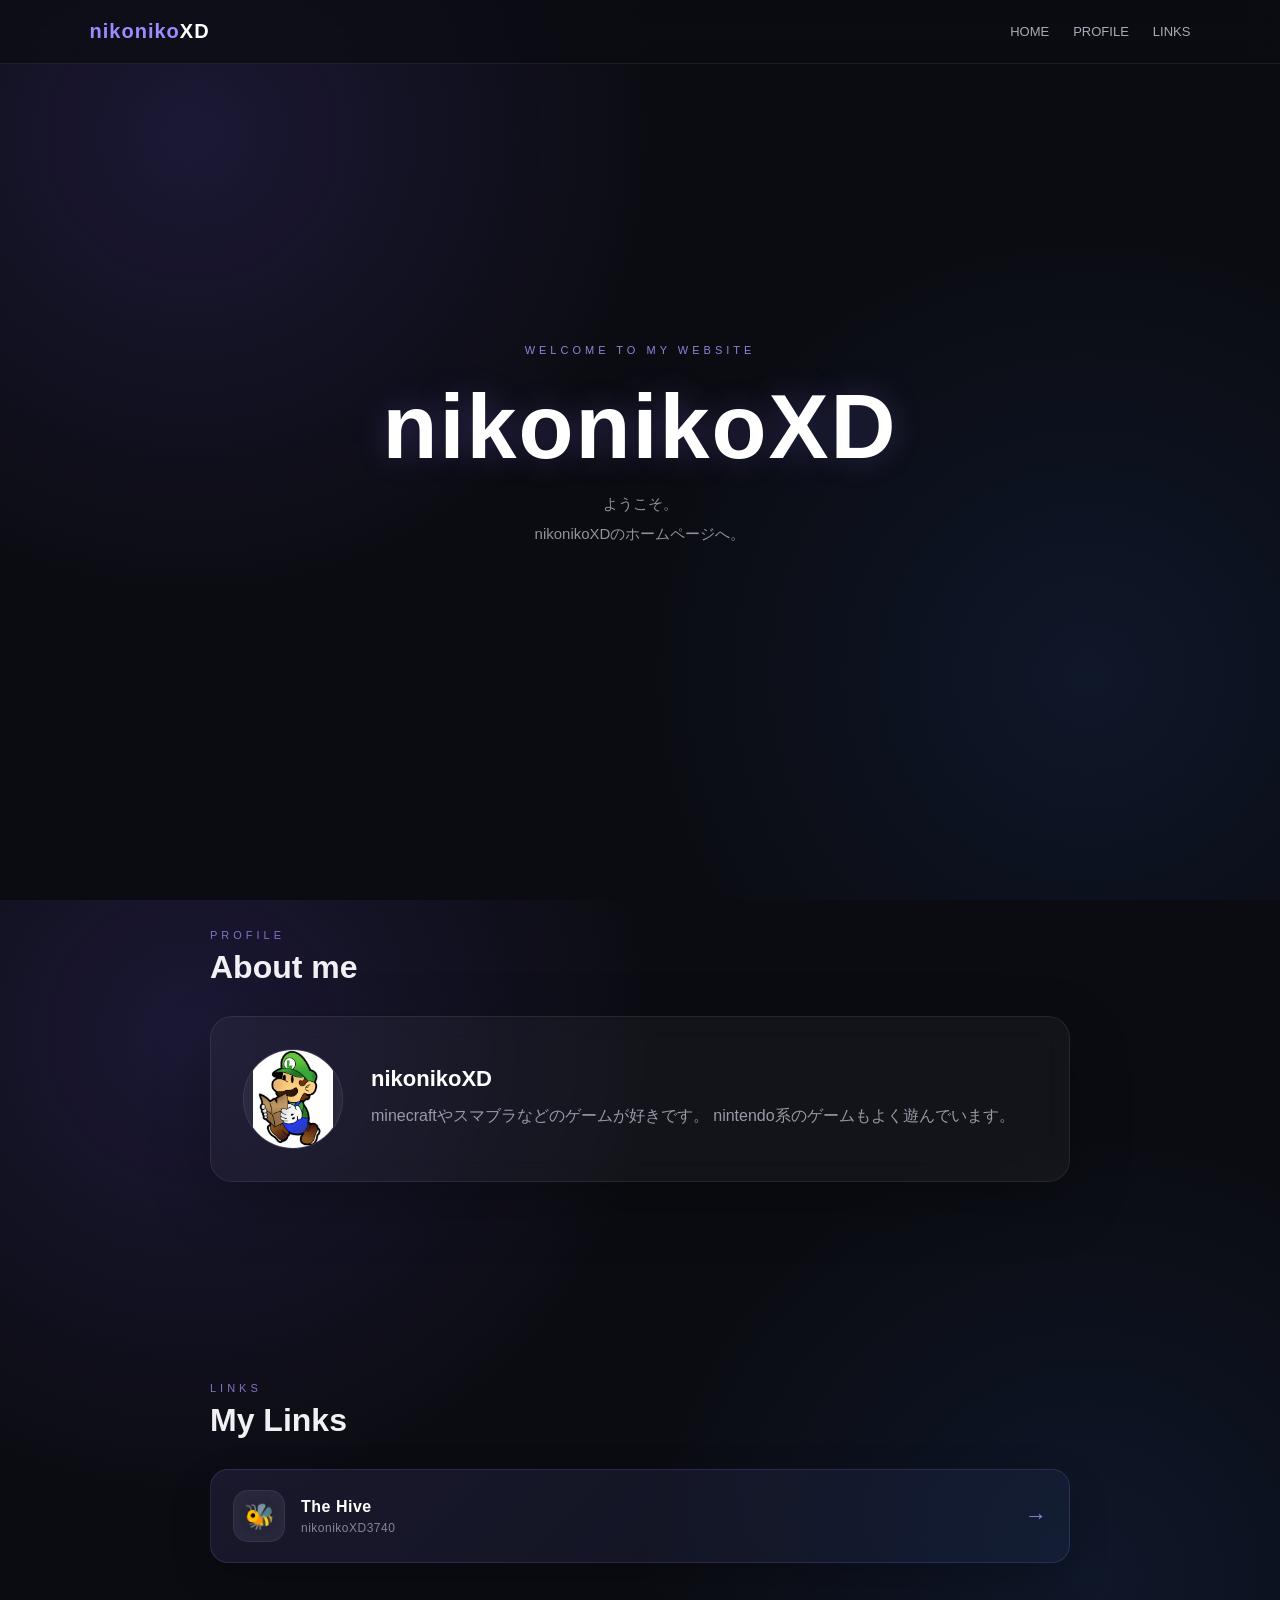
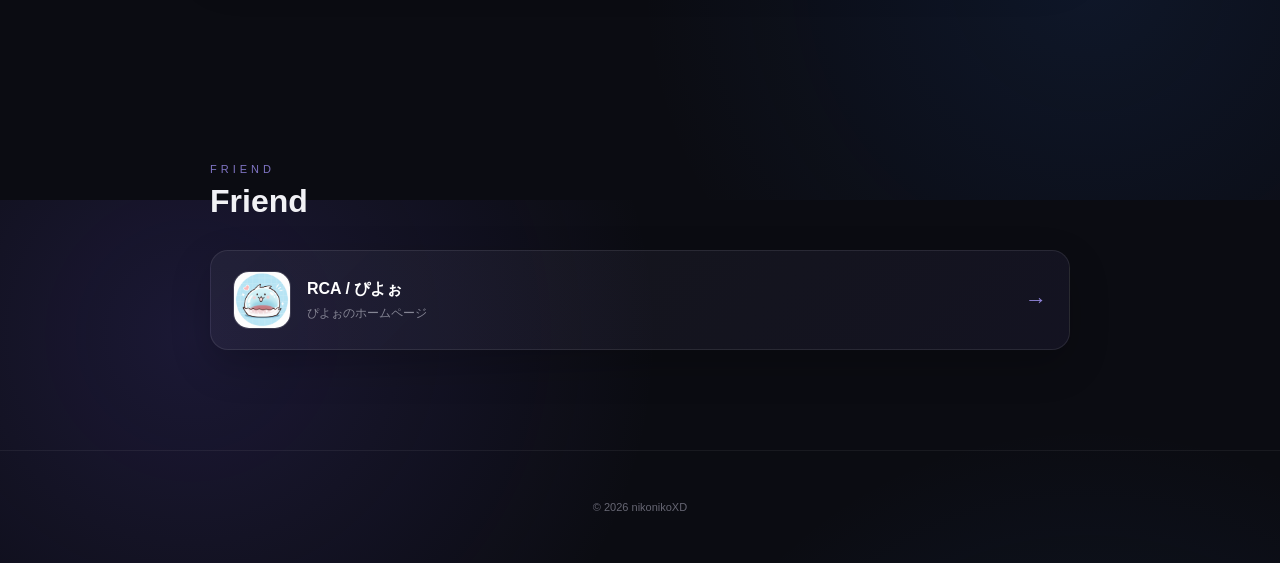
==== friend.html @ 2182d1f3 "Add files via upload" ====
<!DOCTYPE html>
<html lang="ja">

<head>

    <meta charset="UTF-8">

    <meta
        name="viewport"
        content="width=device-width, initial-scale=1.0"
    >

    <title>nikonikoXD | Home</title>

    <link
        rel="stylesheet"
        href="friend.css"
    >

</head>


<body class="loading-active">


<!-- =========================
     Loading Screen
========================= -->

<div id="loading">

    <div class="loading-content">

        <div class="loading-name">
            nikonikoXD
        </div>

        <div class="loading-sub">
            WELCOME
        </div>

        <div class="loading-line"></div>

    </div>

</div>


<!-- =========================
     Header
========================= -->

<header>

    <div class="logo">

        <span>nikoniko</span>XD

    </div>


    <nav>

        <a href="#home">
            HOME
        </a>

        <a href="#profile">
            PROFILE
        </a>

        <a href="#links">
            LINKS
        </a>

    </nav>

</header>


<!-- =========================
     Main
========================= -->

<main>


    <!-- =========================
         HOME
    ========================= -->

    <section
        id="home"
        class="hero"
    >

        <small>
            WELCOME TO MY WEBSITE
        </small>


        <h1>
            nikonikoXD
        </h1>


        <p>
            ようこそ。<br>
            nikonikoXDのホームページへ。
        </p>

    </section>


    <!-- =========================
         PROFILE
    ========================= -->

    <section id="profile">

        <p class="section-title">
            PROFILE
        </p>


        <h2>
            About me
        </h2>


        <div class="card">

            <div class="profile-layout">


                <!-- Profile Image -->

                <div class="profile-icon">

                    <img
                        src="friend.png"
                        alt="nikonikoXD"
                    >

                </div>


                <!-- Profile Text -->

                <div class="profile-text">

                    <h3>
                        nikonikoXD
                    </h3>


                    <p>
                        minecraftやスマブラなどのゲームが好きです。
                        nintendo系のゲームもよく遊んでいます。
                    </p>

                </div>

            </div>

        </div>

    </section>


    <!-- =========================
         LINKS
    ========================= -->

 <section id="links">

    <p class="section-title">
        LINKS
    </p>

    <h2>
        My Links
    </h2>

    <div class="link-card">

        <a
            href="https://playhive.com/profile/nikonikoXD3740"
            target="_blank"
            rel="noopener noreferrer"
            class="hive-link"
        >

            <div class="hive-icon">
                🐝
            </div>

            <div class="hive-info">

                <span class="hive-name">
                    The Hive
                </span>

                <span class="hive-description">
                    nikonikoXD3740
                </span>

            </div>

            <div class="hive-arrow">
                →
            </div>

        </a>

    </div>

</section>

<!-- =========================
     FRIEND
========================= -->

<section id="friend">

    <p class="section-title">
        FRIEND
    </p>

    <h2>
        Friend
    </h2>

    <div class="friend-card">

        <a
            href="index.html"
            class="friend-link"
        >

            <div class="friend-icon">

                <img
                    src="cat.png"
                    alt="ぴよぉ"
                >

            </div>

            <div class="friend-info">

                <span class="friend-name">
                    RCA / ぴよぉ
                </span>

                <span class="friend-description">
                    ぴよぉのホームページ
                </span>

            </div>

            <div class="friend-arrow">
                →
            </div>

        </a>

    </div>

</section>
</main>


<!-- =========================
     Footer
========================= -->

<footer>

    © 2026 nikonikoXD

</footer>


<!-- =========================
     Loading Scroll Unlock
========================= -->

<script>

document.addEventListener(
    "DOMContentLoaded",
    function () {

        setTimeout(
            function () {

                document.body.classList.remove(
                    "loading-active"
                );

            },
            3200
        );

    }
);

</script>


</body>

</html>
---- friend.css ----
/* =========================================================
   nikonikoXD Homepage
   Dark Theme
   PC / Safari / Chrome / Smartphone
========================================================= */


/* =========================================================
   Reset
========================================================= */

*,
*::before,
*::after {
    box-sizing: border-box;
}


html {
    width: 100%;
    min-height: 100%;

    scroll-behavior: smooth;
}


body {

    margin: 0;

    min-height: 100vh;

    font-family:
        -apple-system,
        BlinkMacSystemFont,
        "Segoe UI",
        sans-serif;

    color: #e8e8ef;

    background:

        radial-gradient(
            circle at 15% 15%,
            rgba(100, 80, 210, 0.18),
            transparent 35%
        ),

        radial-gradient(
            circle at 85% 75%,
            rgba(40, 100, 210, 0.12),
            transparent 35%
        ),

        #0b0c12;

    overflow-x: hidden;
}


/* =========================================================
   Loading Screen
========================================================= */

#loading {

    position: fixed;

    inset: 0;

    z-index: 99999;

    display: flex;

    align-items: center;

    justify-content: center;

    background: #07080d;

    pointer-events: none;

    animation:
        loadingFadeOut
        1.2s
        ease
        2s
        forwards;
}


.loading-content {

    text-align: center;

    animation:
        loadingContent
        1.5s
        ease
        forwards;
}


.loading-name {

    font-size: 38px;

    font-weight: 700;

    letter-spacing: 3px;

    color: #ffffff;

    text-shadow:

        0 0 15px
        rgba(130, 110, 255, 0.4),

        0 0 35px
        rgba(130, 110, 255, 0.2);
}


.loading-sub {

    margin-top: 10px;

    font-size: 10px;

    letter-spacing: 5px;

    color: #8175c8;
}


.loading-line {

    width: 0;

    height: 1px;

    margin: 20px auto 0;

    background:

        linear-gradient(
            90deg,
            transparent,
            #8d80e8,
            transparent
        );

    animation:
        loadingLine
        1.5s
        ease
        forwards;
}


/* =========================================================
   Loading Animation
========================================================= */

@keyframes loadingContent {

    0% {

        opacity: 0;

        transform:
            translateY(15px)
            scale(0.95);
    }

    100% {

        opacity: 1;

        transform:
            translateY(0)
            scale(1);
    }

}


@keyframes loadingLine {

    0% {

        width: 0;

        opacity: 0;
    }

    60% {

        width: 180px;

        opacity: 1;
    }

    100% {

        width: 230px;

        opacity: 0.5;
    }

}


@keyframes loadingFadeOut {

    0% {

        opacity: 1;

        visibility: visible;
    }

    70% {

        opacity: 1;
    }

    100% {

        opacity: 0;

        visibility: hidden;
    }

}


/* =========================================================
   Header
========================================================= */

header {

    position: sticky;

    top: 0;

    z-index: 1000;

    display: flex;

    align-items: center;

    justify-content: space-between;

    padding:
        20px 7%;

    background:
        rgba(11, 12, 18, 0.75);

    backdrop-filter:
        blur(14px);

    -webkit-backdrop-filter:
        blur(14px);

    border-bottom:
        1px solid
        rgba(255, 255, 255, 0.07);
}


.logo {

    font-size: 20px;

    font-weight: 700;

    letter-spacing: 1px;

    color: #ffffff;
}


.logo span {

    color: #9b8cff;
}


/* =========================================================
   Navigation
========================================================= */

nav {

    display: flex;

    align-items: center;

    gap: 24px;
}


nav a {

    position: relative;

    color: #aaaab8;

    text-decoration: none;

    font-size: 13px;

    transition:
        color 0.25s ease;
}


nav a::after {

    content: "";

    position: absolute;

    left: 50%;

    bottom: -6px;

    width: 0;

    height: 1px;

    background: #8f83d8;

    transform:
        translateX(-50%);

    transition:
        width 0.25s ease;
}


nav a:hover {

    color: #ffffff;
}


nav a:hover::after {

    width: 100%;
}


/* =========================================================
   Main
========================================================= */

main {

    width: 100%;
}


/* =========================================================
   Hero
========================================================= */

.hero {

    min-height: 85vh;

    display: flex;

    flex-direction: column;

    align-items: center;

    justify-content: center;

    padding:
        100px 20px;

    text-align: center;
}


.hero small {

    color: #8f83d8;

    letter-spacing: 4px;

    font-size: 11px;
}


.hero h1 {

    margin:
        20px 0 10px;

    font-size:
        clamp(
            48px,
            9vw,
            90px
        );

    font-weight: 700;

    letter-spacing: 2px;

    color: #ffffff;

    text-shadow:

        0 0 30px
        rgba(140, 120, 255, 0.25);
}


.hero p {

    max-width: 600px;

    margin: 0;

    color: #92929f;

    font-size: 15px;

    line-height: 2;
}


/* =========================================================
   Sections
========================================================= */

section {

    width: 100%;

    max-width: 900px;

    margin:
        0 auto;

    padding:
        100px 20px;
}


.section-title {

    margin:
        0 0 8px;

    color: #8075c5;

    font-size: 11px;

    letter-spacing: 4px;
}


h2 {

    margin:
        0 0 30px;

    color: #f1f1f5;

    font-size: 32px;
}


/* =========================================================
   Card
========================================================= */

.card {

    padding: 32px;

    border-radius: 22px;

    background:
        rgba(255, 255, 255, 0.035);

    border:
        1px solid
        rgba(255, 255, 255, 0.08);

    box-shadow:

        0 20px 60px
        rgba(0, 0, 0, 0.25);

    backdrop-filter:
        blur(12px);

    -webkit-backdrop-filter:
        blur(12px);

    transition:

        transform 0.3s ease,

        border-color 0.3s ease;
}


.card:hover {

    transform:
        translateY(-5px);

    border-color:
        rgba(155, 140, 255, 0.3);
}


.card p {

    margin: 0;

    color: #9999a8;

    line-height: 2;
}


/* =========================================================
   Profile
========================================================= */

.profile-layout {

    display: flex;

    align-items: center;

    gap: 28px;
}


.profile-icon {

    flex:
        0 0 100px;

    width: 100px;

    height: 100px;

    overflow: hidden;

    display: flex;

    align-items: center;

    justify-content: center;

    border-radius: 50%;

    background:
        rgba(255, 255, 255, 0.05);

    border:
        1px solid
        rgba(255, 255, 255, 0.08);
}


.profile-icon img {

    width: 100%;

    height: 100%;

    display: block;

    object-fit: contain;
}


.profile-text {

    flex: 1;

    min-width: 0;
}


.profile-text h3 {

    margin:
        0 0 8px;

    color: #ffffff;

    font-size: 22px;
}


.profile-text p {

    margin: 0;
}


/* =========================================================
   Links
========================================================= */

.link-list {

    display: flex;

    flex-wrap: wrap;

    gap: 12px;

    margin-top: 24px;
}


.button {

    display: inline-flex;

    align-items: center;

    justify-content: center;

    padding:
        12px 22px;

    border-radius: 999px;

    color: #ffffff;

    text-decoration: none;

    font-size: 12px;

    letter-spacing: 1px;

    background:

        linear-gradient(
            135deg,
            #6f63c7,
            #4c73c9
        );

    box-shadow:

        0 8px 25px
        rgba(80, 70, 180, 0.25);

    transition:

        transform 0.2s ease,

        box-shadow 0.2s ease;
}


.button:hover {

    transform:
        translateY(-2px);

    box-shadow:

        0 12px 30px
        rgba(80, 70, 180, 0.4);
}


/* =========================================================
   Footer
========================================================= */

footer {

    padding:
        50px 20px;

    text-align: center;

    color: #666673;

    font-size: 11px;

    border-top:
        1px solid
        rgba(255, 255, 255, 0.06);
}


/* =========================================================
   Smartphone
========================================================= */

@media (max-width: 600px) {

    header {

        flex-direction: column;

        gap: 15px;

        padding:
            18px 20px;
    }


    nav {

        gap: 14px;

        flex-wrap: wrap;

        justify-content: center;
    }


    .hero {

        min-height: 75vh;

        padding:
            70px 20px;
    }


    .hero h1 {

        font-size:
            clamp(
                40px,
                13vw,
                65px
            );
    }


    section {

        padding:
            70px 20px;
    }


    h2 {

        font-size: 28px;
    }


    .card {

        padding: 24px;
    }


    .profile-layout {

        flex-direction: column;

        text-align: center;
    }


    .profile-icon {

        width: 90px;

        height: 90px;

        flex-basis: 90px;
    }


    .link-list {

        flex-direction: column;

        align-items: stretch;
    }


    .button {

        width: 100%;
    }

}
/* =========================================================
   Scroll Animation
========================================================= */

.scroll-hidden {

    opacity: 0;

    transform:
        translateY(45px)
        scale(0.97);

    filter:
        blur(8px);

    transition:

        opacity 0.8s ease,

        transform 0.8s cubic-bezier(
            0.16,
            1,
            0.3,
            1
        ),

        filter 0.8s ease;
}


.scroll-show {

    opacity: 1;

    transform:
        translateY(0)
        scale(1);

    filter:
        blur(0);
}
/* =========================
   Loading中のスクロール防止
========================= */

body.loading-active {
    overflow: hidden;
    height: 100vh;
}
/* =========================================================
   Link Card
========================================================= */

.link-card {
    width: 100%;
}


.hive-link {

    position: relative;

    display: flex;

    align-items: center;

    width: 100%;

    padding: 20px 22px;

    border-radius: 18px;

    text-decoration: none;

    background:
        linear-gradient(
            135deg,
            rgba(111, 99, 199, 0.14),
            rgba(76, 115, 201, 0.08)
        );

    border:
        1px solid
        rgba(155, 140, 255, 0.16);

    box-shadow:
        0 15px 40px
        rgba(0, 0, 0, 0.2);

    transition:
        transform 0.3s ease,
        border-color 0.3s ease,
        box-shadow 0.3s ease,
        background 0.3s ease;

    overflow: hidden;
}


/* 光 */

.hive-link::before {

    content: "";

    position: absolute;

    top: 0;
    left: -120%;

    width: 80%;
    height: 100%;

    background:
        linear-gradient(
            90deg,
            transparent,
            rgba(255,255,255,0.08),
            transparent
        );

    transform: skewX(-20deg);

    transition:
        left 0.6s ease;
}


.hive-link:hover::before {
    left: 130%;
}


/* アイコン */

.hive-icon {

    width: 52px;
    height: 52px;

    flex-shrink: 0;

    display: flex;

    align-items: center;
    justify-content: center;

    border-radius: 15px;

    font-size: 25px;

    background:
        rgba(255,255,255,0.06);

    border:
        1px solid
        rgba(255,255,255,0.08);

    box-shadow:
        inset 0 0 20px
        rgba(140,120,255,0.08);
}


/* 文字 */

.hive-info {

    display: flex;

    flex-direction: column;

    gap: 5px;

    margin-left: 16px;

    min-width: 0;
}


.hive-name {

    color: #ffffff;

    font-size: 16px;

    font-weight: 600;

    letter-spacing: 0.5px;
}


.hive-description {

    color: #858594;

    font-size: 12px;

    letter-spacing: 0.5px;
}


/* 矢印 */

.hive-arrow {

    margin-left: auto;

    padding-left: 15px;

    color: #8f83d8;

    font-size: 22px;

    transition:
        transform 0.3s ease;
}


.hive-link:hover {

    transform:
        translateY(-5px);

    border-color:
        rgba(155, 140, 255, 0.4);

    background:
        linear-gradient(
            135deg,
            rgba(111, 99, 199, 0.22),
            rgba(76, 115, 201, 0.12)
        );

    box-shadow:
        0 20px 50px
        rgba(60, 50, 160, 0.25);
}


.hive-link:hover .hive-arrow {

    transform:
        translateX(6px);
}


/* =========================================================
   Smartphone
========================================================= */

@media (max-width: 600px) {

    .hive-link {

        padding: 17px;

    }

    .hive-icon {

        width: 46px;
        height: 46px;

        font-size: 22px;

        border-radius: 13px;
    }

    .hive-name {

        font-size: 15px;
    }

    .hive-description {

        font-size: 11px;
    }

}
/* =========================================================
   Friend Card
========================================================= */

.friend-card {
    width: 100%;
}


.friend-link {

    position: relative;

    display: flex;

    align-items: center;

    width: 100%;

    padding: 20px 22px;

    border-radius: 18px;

    text-decoration: none;

    background:
        linear-gradient(
            135deg,
            rgba(255, 255, 255, 0.045),
            rgba(120, 100, 220, 0.08)
        );

    border:
        1px solid
        rgba(255, 255, 255, 0.09);

    box-shadow:
        0 15px 40px
        rgba(0, 0, 0, 0.2);

    transition:
        transform 0.3s ease,
        border-color 0.3s ease,
        box-shadow 0.3s ease;
}


/* アイコン */

.friend-icon {

    width: 58px;
    height: 58px;

    flex-shrink: 0;

    display: flex;

    align-items: center;
    justify-content: center;

    overflow: hidden;

    border-radius: 16px;

    background:
        rgba(255, 255, 255, 0.06);

    border:
        1px solid
        rgba(255, 255, 255, 0.08);
}


.friend-icon img {

    width: 100%;
    height: 100%;

    display: block;

    object-fit: contain;
}


/* 文字 */

.friend-info {

    display: flex;

    flex-direction: column;

    gap: 5px;

    margin-left: 16px;

    min-width: 0;
}


.friend-name {

    color: #ffffff;

    font-size: 16px;

    font-weight: 600;
}


.friend-description {

    color: #858594;

    font-size: 12px;
}


/* 矢印 */

.friend-arrow {

    margin-left: auto;

    padding-left: 15px;

    color: #8f83d8;

    font-size: 22px;

    transition:
        transform 0.3s ease;
}


/* ホバー */

.friend-link:hover {

    transform:
        translateY(-5px);

    border-color:
        rgba(155, 140, 255, 0.35);

    box-shadow:
        0 20px 50px
        rgba(60, 50, 160, 0.25);
}


.friend-link:hover .friend-arrow {

    transform:
        translateX(6px);
}


/* スマホ */

@media (max-width: 600px) {

    .friend-link {
        padding: 17px;
    }

    .friend-icon {
        width: 48px;
        height: 48px;
        border-radius: 13px;
    }

    .friend-name {
        font-size: 15px;
    }

    .friend-description {
        font-size: 11px;
    }

}
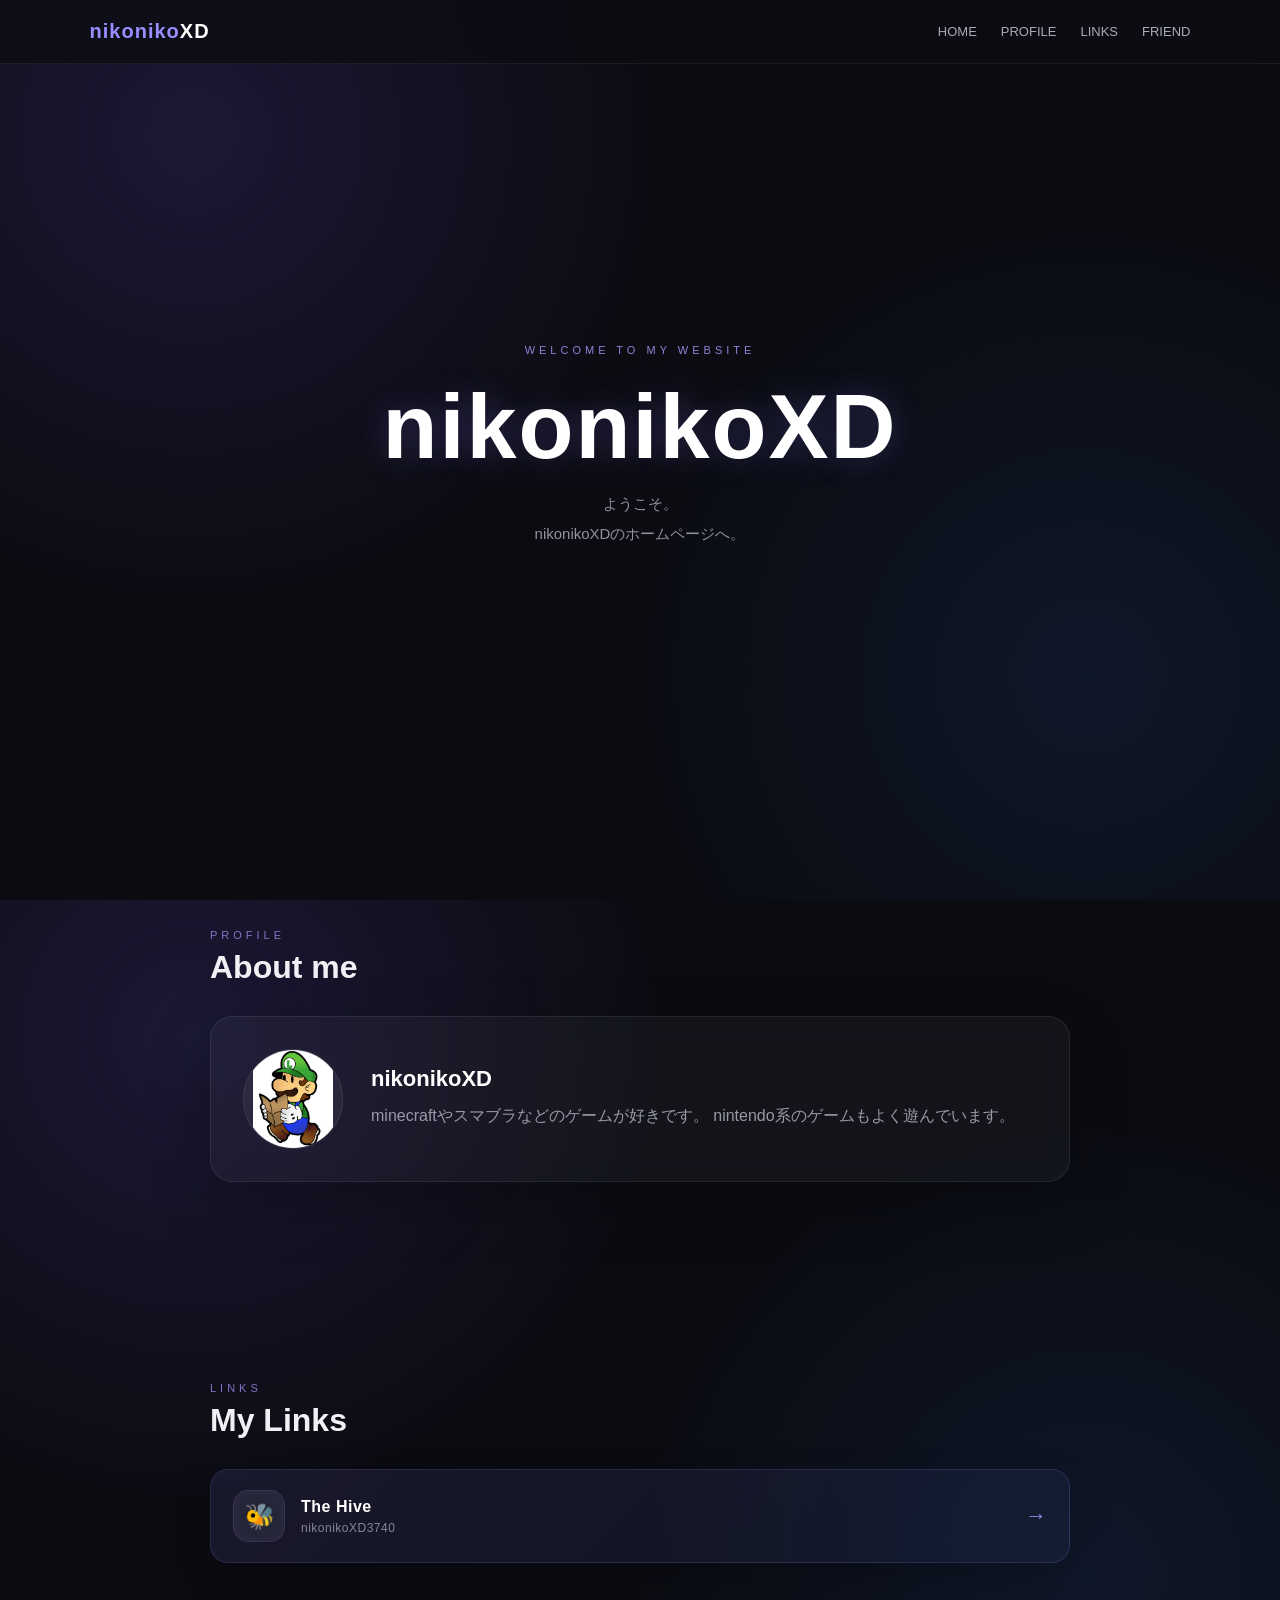
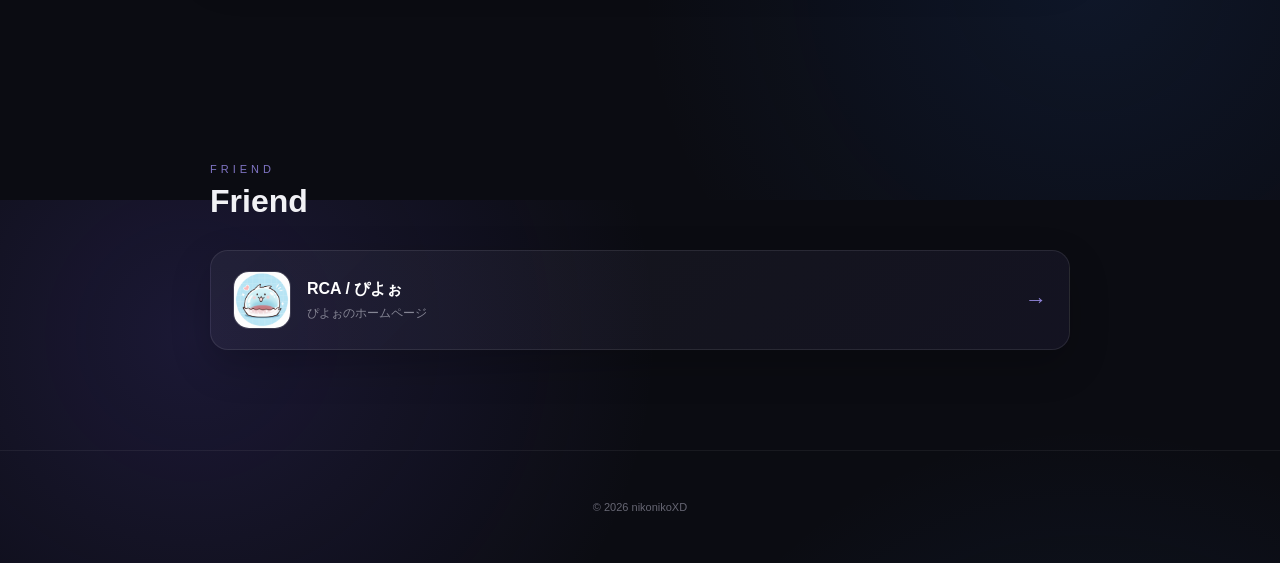
==== commit ba5493df: "Add files via upload" ====
--- a/friend.html
+++ b/friend.html
@@ -10,7 +10,7 @@
         content="width=device-width, initial-scale=1.0"
     >
 
-    <title>nikonikoXD | Home</title>
+    <title>nikonikoXDのホームページ</title>
 
     <link
         rel="stylesheet"
@@ -71,6 +71,9 @@
 
         <a href="#links">
             LINKS
+        </a>
+<a href="#friend">
+            FRIEND
         </a>
 
     </nav>
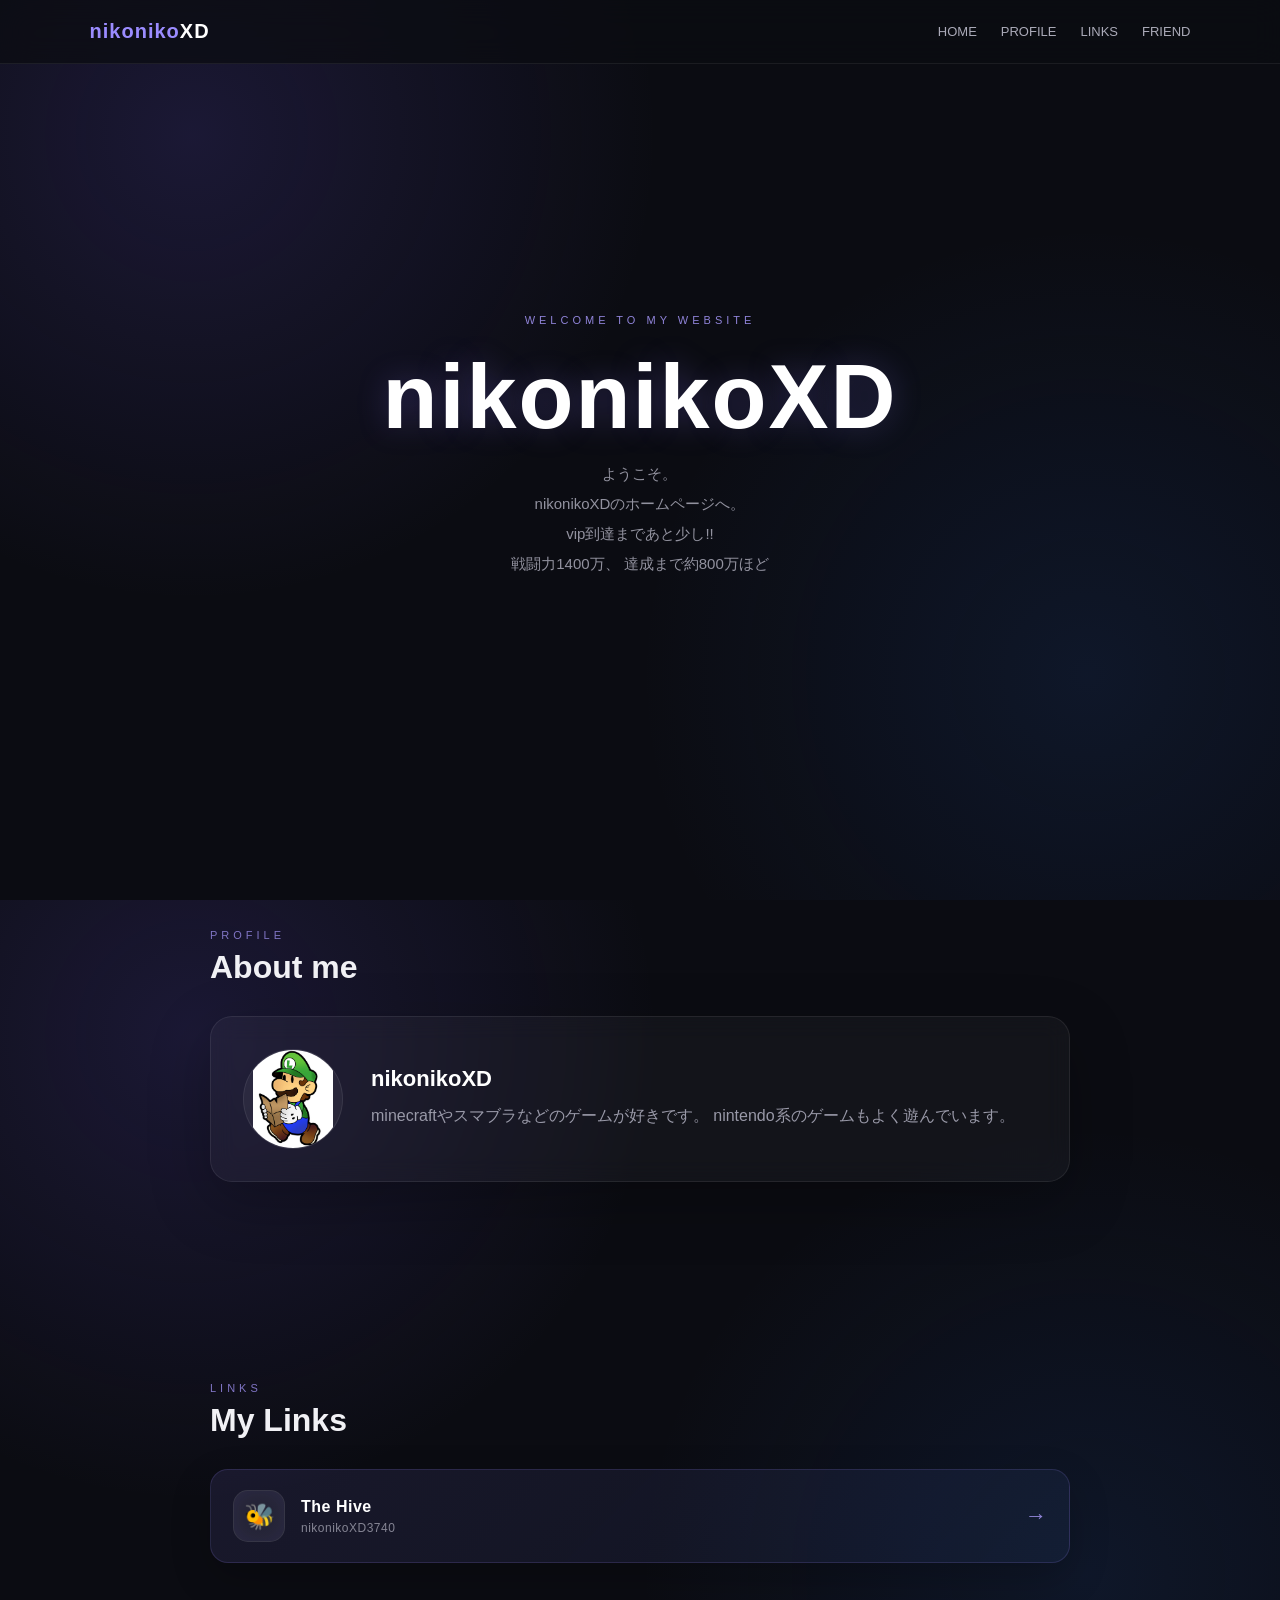
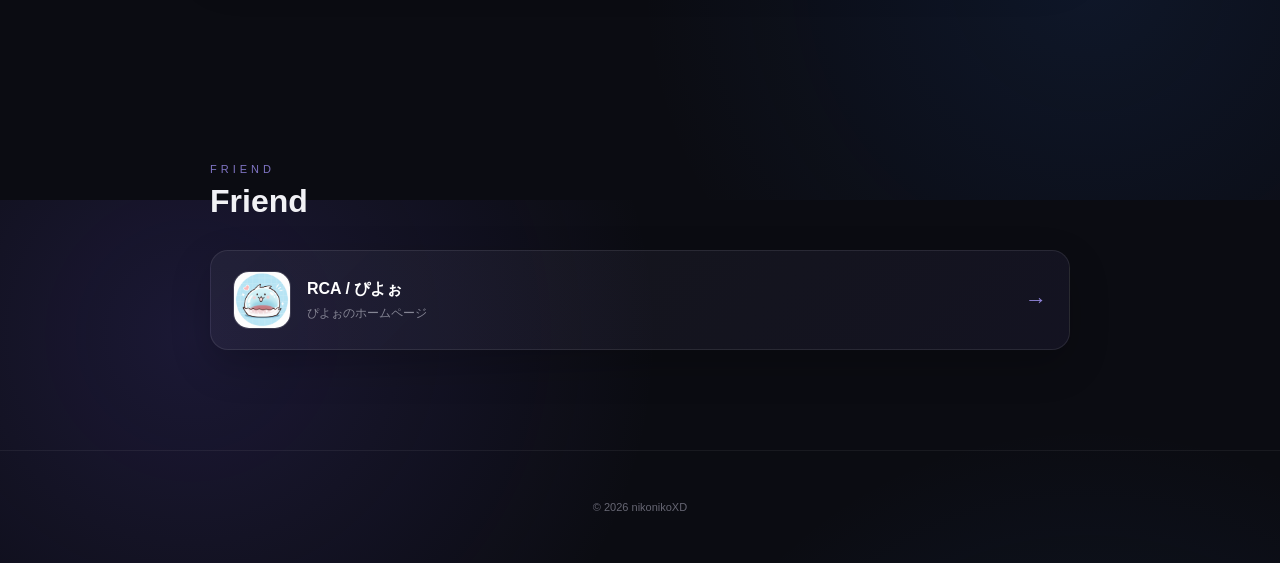
==== commit 3c7c9908: "Add files via upload" ====
--- a/friend.html
+++ b/friend.html
@@ -36,7 +36,7 @@
         </div>
 
         <div class="loading-sub">
-            WELCOME
+            WELCOME<br>
         </div>
 
         <div class="loading-line"></div>
@@ -109,7 +109,10 @@
 
         <p>
             ようこそ。<br>
-            nikonikoXDのホームページへ。
+            nikonikoXDのホームページへ。<br>
+            vip到達まであと少し!!<br>
+            戦闘力1400万、
+            達成まで約800万ほど
         </p>
 
     </section>
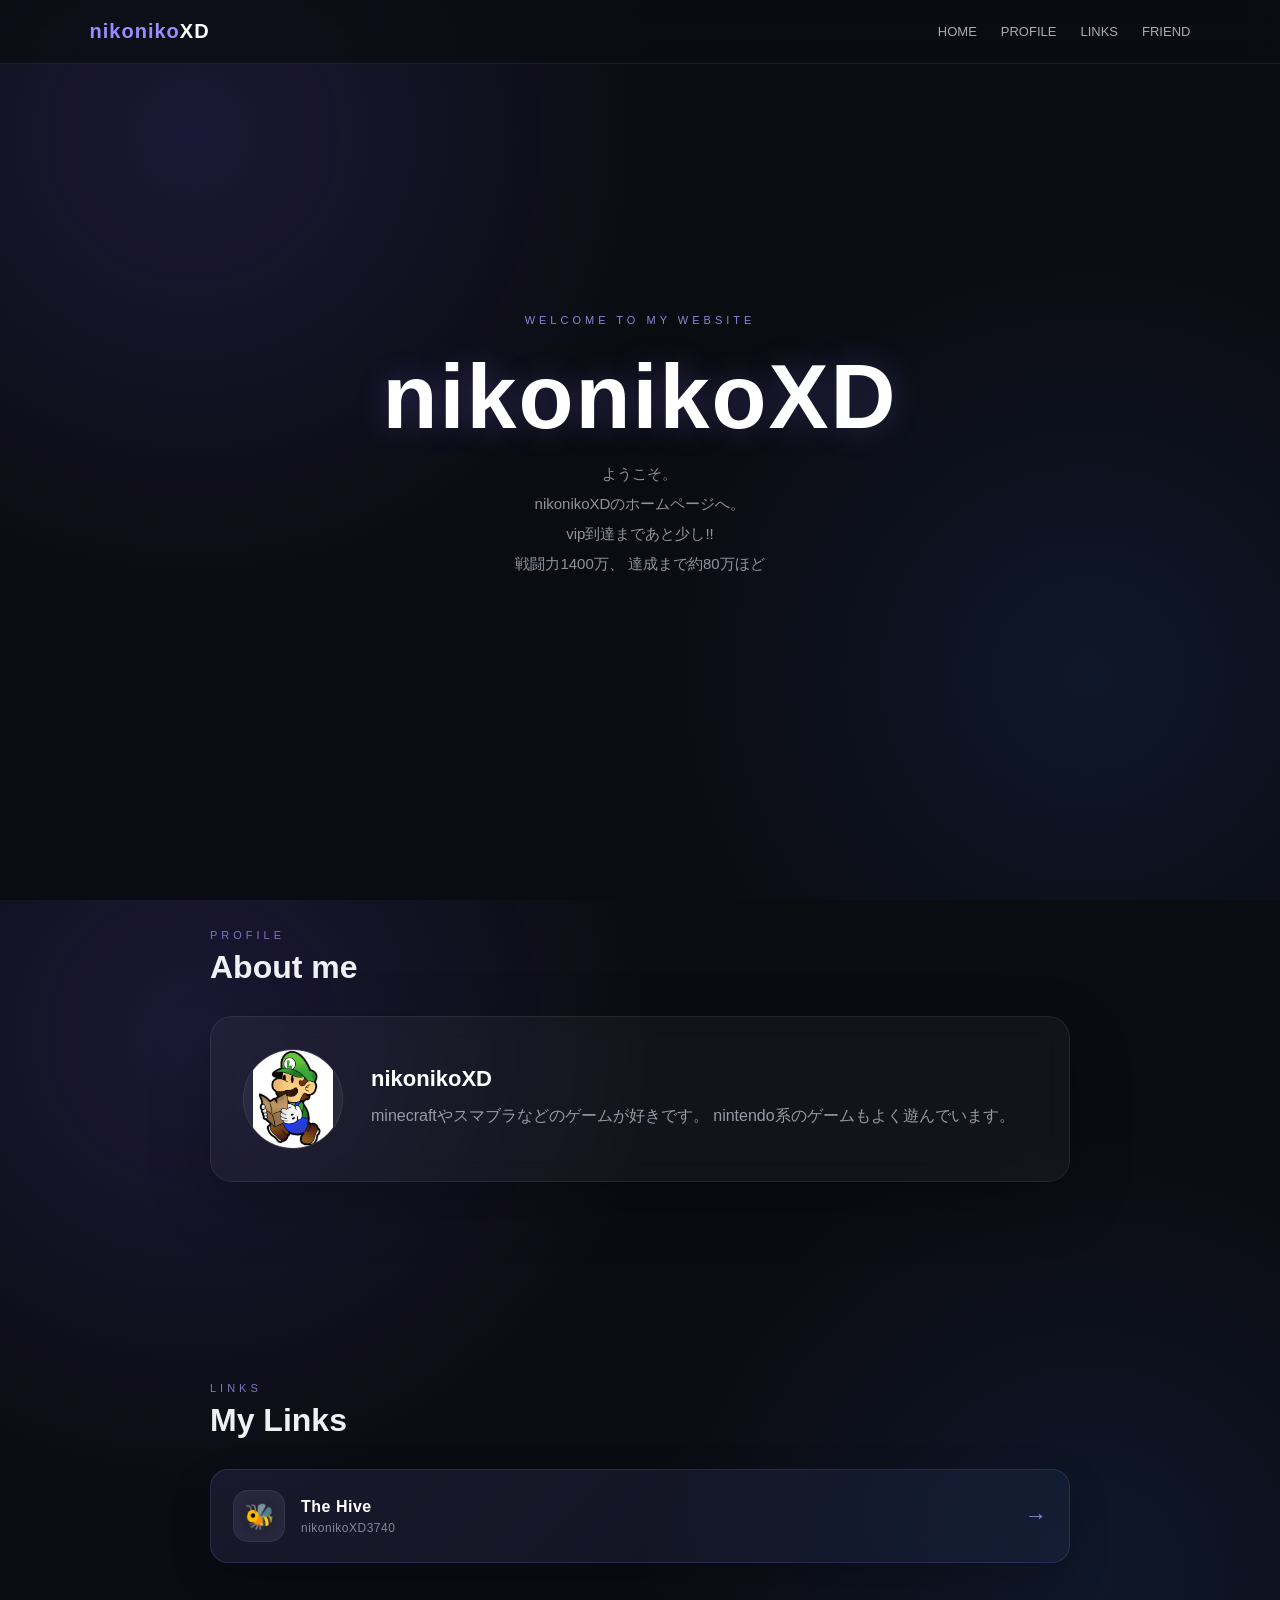
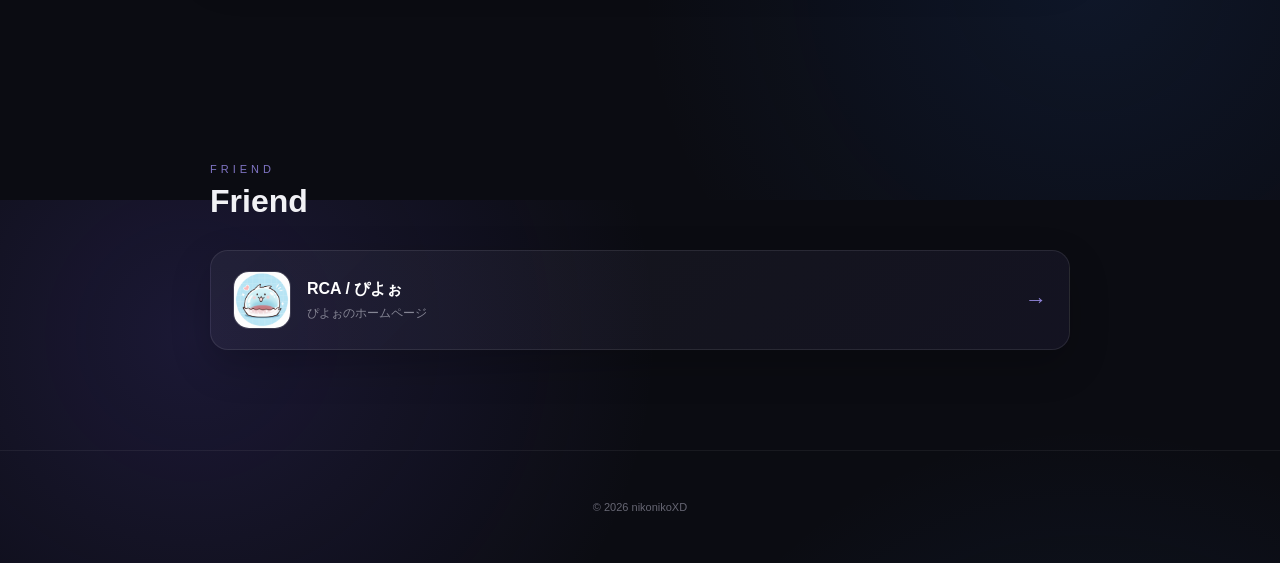
==== commit 2a98ddd7: "Add files via upload" ====
--- a/friend.html
+++ b/friend.html
@@ -112,7 +112,7 @@
             nikonikoXDのホームページへ。<br>
             vip到達まであと少し!!<br>
             戦闘力1400万、
-            達成まで約800万ほど
+            達成まで約80万ほど
         </p>
 
     </section>
